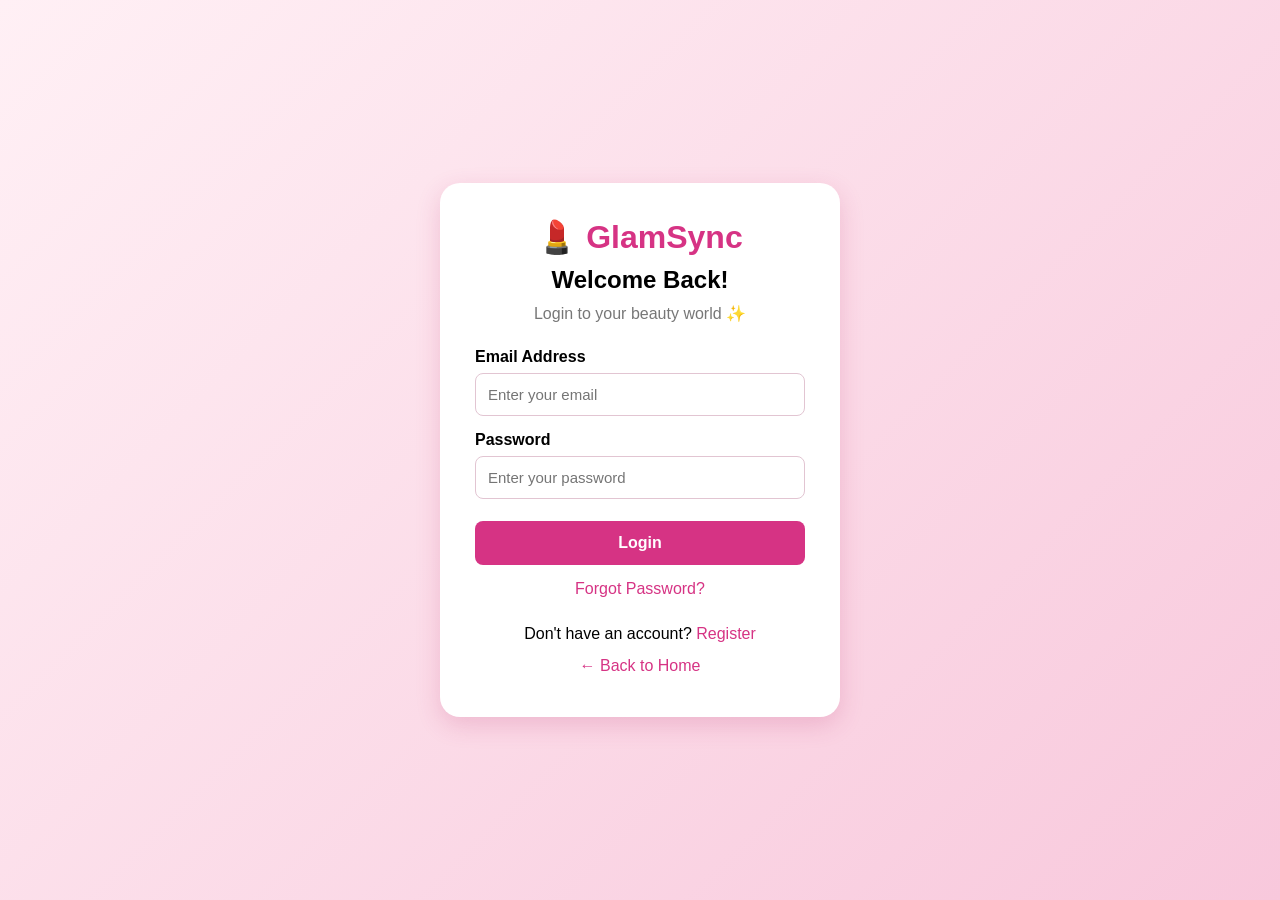
==== src/main/resources/static/login.html @ 6d3e265f "Initial GlamSync Upload" ====
<!DOCTYPE html>
<html lang="en">
<head>
    <meta charset="UTF-8">
    <meta name="viewport" content="width=device-width, initial-scale=1.0">
    <title>GlamSync - Login</title>

    <style>
        * {
            margin: 0;
            padding: 0;
            box-sizing: border-box;
            font-family: Arial, sans-serif;
        }

        body {
            min-height: 100vh;
            display: flex;
            justify-content: center;
            align-items: center;
            background: linear-gradient(135deg, #fff0f5, #f8c8dc);
            padding: 20px;
        }

        .login-box {
            background: white;
            width: 100%;
            max-width: 400px;
            padding: 35px;
            border-radius: 20px;
            box-shadow: 0 8px 25px rgba(190, 50, 110, 0.2);
        }

        h1 {
            color: #d63384;
            text-align: center;
            margin-bottom: 10px;
        }

        h2 {
            text-align: center;
            margin-bottom: 10px;
        }

        .subtitle {
            text-align: center;
            color: #777;
            margin-bottom: 25px;
        }

        label {
            display: block;
            margin: 15px 0 7px;
            font-weight: bold;
        }

        input {
            width: 100%;
            padding: 12px;
            border: 1px solid #e2c5d2;
            border-radius: 8px;
            font-size: 15px;
        }

        button {
            width: 100%;
            margin-top: 22px;
            padding: 13px;
            background: #d63384;
            color: white;
            border: none;
            border-radius: 8px;
            font-size: 16px;
            font-weight: bold;
            cursor: pointer;
        }

        button:hover {
            background: #b82068;
        }

        #message {
            margin-top: 15px;
            text-align: center;
        }

        .links {
            text-align: center;
            margin-top: 20px;
            line-height: 2;
        }

        a {
            color: #d63384;
            text-decoration: none;
        }
    </style>
</head>

<body>

    <div class="login-box">

        <h1>💄 GlamSync</h1>
        <h2>Welcome Back!</h2>

        <p class="subtitle">Login to your beauty world ✨</p>

        <form id="loginForm">

            <label for="email">Email Address</label>
            <input
                type="email"
                id="email"
                placeholder="Enter your email"
                required>

            <label for="password">Password</label>
            <input
                type="password"
                id="password"
                placeholder="Enter your password"
                required>

            <button type="submit">Login</button>

<div style="text-align:center; margin-top:15px;">
    <a href="forgot-password.html">Forgot Password?</a>
</div>

<p id="message" role="status"></p>
        </form>

        <div class="links">
            Don't have an account?
            <a href="register.html">Register</a>
            <br>
            <a href="index.html">← Back to Home</a>
        </div>

    </div>

    <script>
        document.getElementById("loginForm").addEventListener(
            "submit",
            async function(event) {

                event.preventDefault();

                const email =
                    document.getElementById("email").value.trim();

                const password =
                    document.getElementById("password").value;

                const message =
                    document.getElementById("message");

                message.style.color = "#555";
                message.textContent = "Checking login...";

                try {
                    const response = await fetch("/api/users/login", {
                        method: "POST",
                        headers: {
                            "Content-Type": "application/json"
                        },
                        body: JSON.stringify({
                            email: email,
                            password: password
                        })
                    });

                    const data = await response.json();

                    if (response.ok) {
    message.style.color = "green";
    message.textContent = "Login successful!";

    setTimeout(function() {
        window.location.href = "/dashboard.html";
    }, 1000);

} else {
    message.style.color = "red";
    message.textContent =
        data.message || "Invalid login details.";
}

                } catch (error) {
                    message.style.color = "red";
                    message.textContent =
                        "Unable to connect to the server.";
                }
            }
        );
    </script>

</body>
</html>
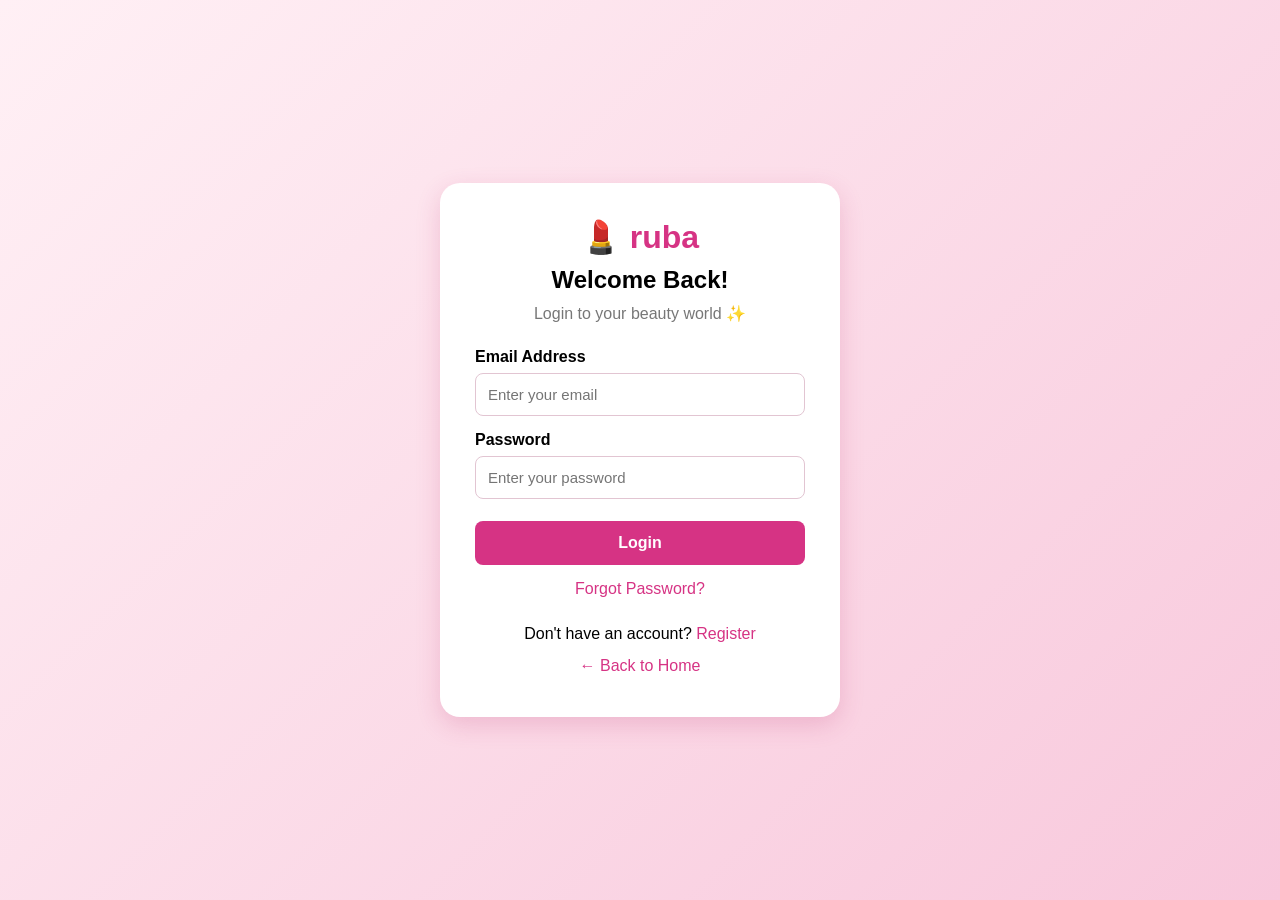
==== commit 3491a33c: "Update login.html" ====
--- a/src/main/resources/static/login.html
+++ b/src/main/resources/static/login.html
@@ -101,7 +101,7 @@
 
     <div class="login-box">
 
-        <h1>💄 GlamSync</h1>
+        <h1>💄 ruba</h1>
         <h2>Welcome Back!</h2>
 
         <p class="subtitle">Login to your beauty world ✨</p>
@@ -197,4 +197,4 @@
     </script>
 
 </body>
-</html>+</html>
